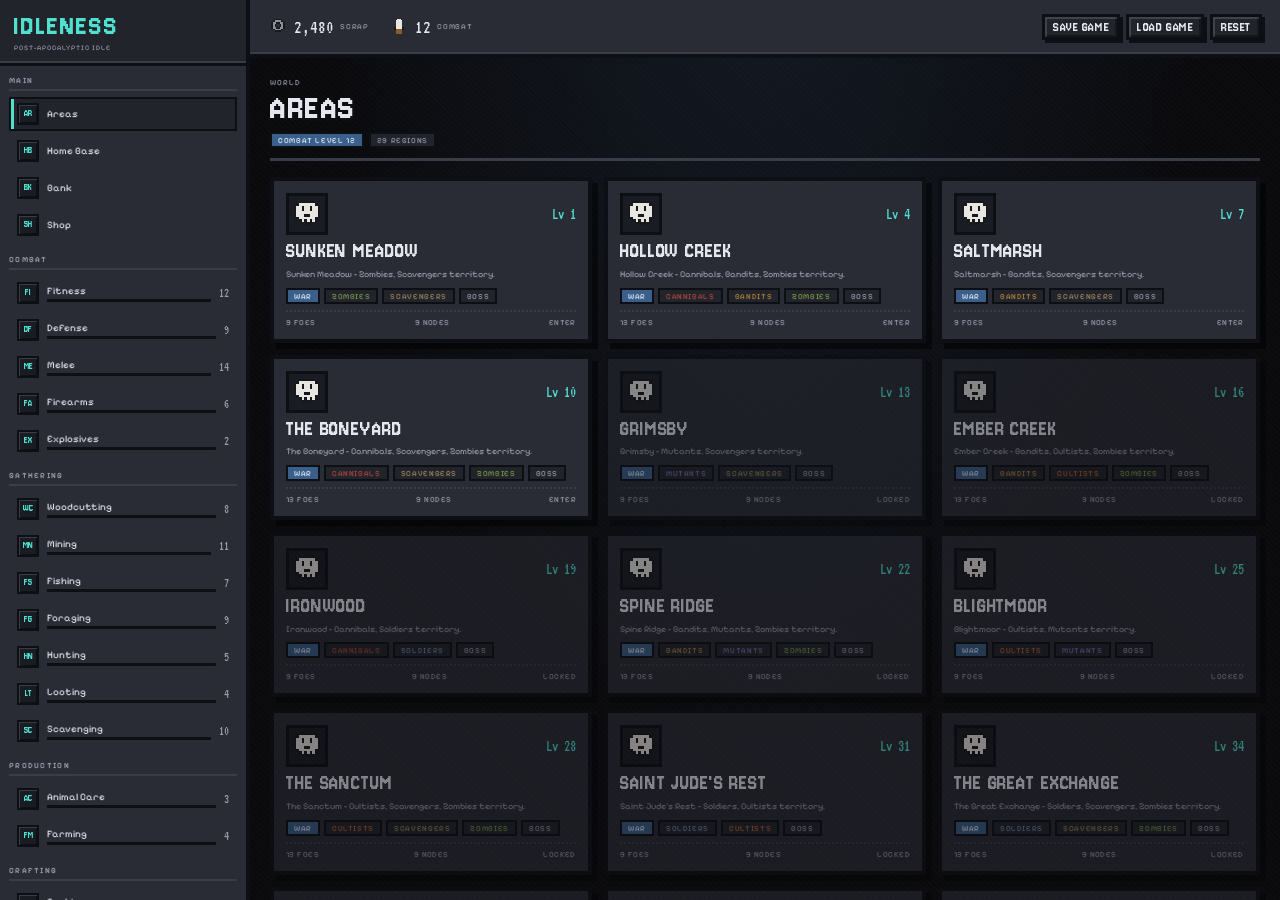
==== index.html @ 0f0b409c "Build playable game: auto combat, offline progress, queues, full map content" ====
﻿<!DOCTYPE html>
<html lang="en" data-theme="night-market">
<head>
  <meta charset="utf-8" />
  <meta name="viewport" content="width=device-width, initial-scale=1.0" />
  <title>Idleness - UI Prototype</title>
  <link rel="icon" href="data:," />
  <link rel="preconnect" href="https://fonts.googleapis.com" />
  <link rel="preconnect" href="https://fonts.gstatic.com" crossorigin />
  <link
    href="https://fonts.googleapis.com/css2?family=Jersey+10&family=Pixelify+Sans:wght@400;500;600;700&family=VT323&display=swap"
    rel="stylesheet"
  />
  <link rel="stylesheet" href="./design/themes/night-market.css" />
  <link rel="stylesheet" href="./src/ui/styles.css" />
</head>
<body>
  <div id="app"></div>
  <script type="module" src="./src/app/main.js"></script>
</body>
</html>
---- design/themes/night-market.css ----
﻿/* ============================================================
   Idleness - Night Market theme tokens
   Selected: 2026-10-26 - title: Steel Blue (#3a5f8a)
   Usage: <html data-theme="night-market"> or class="theme-night-market"
   Rules: 4px panel frames, 3px controls, 2px slots, hard shadows.
   ============================================================ */

:root[data-theme="night-market"],
.theme-night-market {
  /* ---------- Chrome ---------- */
  --frame: #0e0f14;
  --frame-soft: #3a3d48;
  --frame-deep: #08090c;

  /* ---------- Surfaces ---------- */
  --panel: #2a2c35;
  --panel-2: #22242c;
  --slot: #1a1c23;
  --slot-light: #3a3d48;
  --slot-dark: #0f1014;

  /* ---------- Title (Steel Blue) ---------- */
  --title: #3a5f8a;
  --title-text: #eaf2ff;

  /* ---------- Text / interaction ---------- */
  --text: #e6e6ef;
  --muted: #9a9cae;

  --accent: #4fe0d0;
  --accent-2: #7ff0e4;
  --accent-text: #06201d;

  --success: #6fae7b;
  --danger: #d95f4a;
  --info: #7fa0b8;
  --warning: #e0a458;

  --hp: var(--success);
  --xp: var(--accent);
  --focus: var(--accent-2);
  --shadow: #000000;
  --overlay: rgba(0, 0, 0, 0.66);

  /* ---------- Scene ---------- */
  --scene-sky: #0c0d12;
  --scene-building: #12141a;
  --scene-building-2: #171922;
  --scene-window: #7fa8d8;
  --scene-road: #08090c;
  --scene-line: #d8d8e0;
  --scene-pole: #08090c;
  --scene-glow: #4fe0d0;
  --scene-fence: #5a5d70;

  /* ---------- Rarity ---------- */
  --rarity-junk: #6f737c;
  --rarity-common: #c9ccd2;
  --rarity-rare: #5b93c9;
  --rarity-epic: #d8a93f;
  --rarity-guaranteed: #4fae9e;

  /* ---------- Factions ---------- */
  --faction-zombies: #7f9c4a;
  --faction-cannibals: #b5473c;
  --faction-bandits: #b8863b;
  --faction-soldiers: #6f8fae;
  --faction-cultists: #c2652f;
  --faction-mutants: #8a6fb0;
  --faction-scavengers: #a08a5a;
  --faction-directorate: #c9a227;

  /* ---------- Typography ---------- */
  --font-display: "Jersey 10", "Silkscreen", monospace;
  --font-ui: "Pixelify Sans", "Segoe UI", sans-serif;
  --font-mono: "VT323", Consolas, monospace;

  --text-xs: 10px;
  --text-sm: 12px;
  --text-md: 14px;
  --text-lg: 18px;
  --text-xl: 26px;
  --text-2xl: 34px;

  /* ---------- Spacing / shape ---------- */
  --space-1: 4px;
  --space-2: 8px;
  --space-3: 12px;
  --space-4: 16px;
  --space-5: 24px;
  --space-6: 32px;

  --frame-width: 4px;
  --control-width: 3px;
  --slot-width: 2px;
  --radius: 0;

  --shadow-panel: 7px 7px 0 rgba(0, 0, 0, 0.55);
  --shadow-control: 3px 3px 0 var(--frame);
}
---- src/ui/styles.css ----
﻿/* ============================================================
   Idleness UI prototype
   Layout: old shell/sidebar/pages
   Theme: Night Market - Steel Blue tokens
   ============================================================ */

* { box-sizing: border-box; }

html, body { height: 100%; }

body {
  margin: 0;
  min-width: 1180px;
  overflow: hidden;
  background: #07070a;
  color: var(--text);
  font-family: var(--font-ui);
  font-size: 11px;
  -webkit-font-smoothing: none;
  font-smooth: never;
}

button, select { font: inherit; }

/* ---------- Shell ---------- */
.game-shell { display: flex; height: 100vh; }

.sidebar {
  width: 250px;
  flex: 0 0 250px;
  display: flex;
  flex-direction: column;
  background: var(--panel);
  border-right: var(--frame-width) solid var(--frame);
  overflow-y: auto;
}

.sidebar::-webkit-scrollbar,
.content::-webkit-scrollbar,
.log::-webkit-scrollbar { width: 10px; }

.sidebar::-webkit-scrollbar-track,
.content::-webkit-scrollbar-track,
.log::-webkit-scrollbar-track { background: var(--frame-deep); }

.sidebar::-webkit-scrollbar-thumb,
.content::-webkit-scrollbar-thumb,
.log::-webkit-scrollbar-thumb { background: var(--frame-soft); border: 2px solid var(--frame-deep); }

.logo {
  padding: 13px 14px 11px;
  background: var(--panel-2);
  border-bottom: var(--control-width) solid var(--frame);
  box-shadow: inset 0 -2px 0 var(--frame-soft);
}

.logo h1 {
  margin: 0;
  font-family: var(--font-display);
  font-size: 30px;
  font-weight: 400;
  line-height: 0.9;
  letter-spacing: 0.06em;
  color: var(--accent);
  text-transform: uppercase;
}

.logo span {
  display: block;
  margin-top: 4px;
  font-size: 7px;
  letter-spacing: 0.14em;
  text-transform: uppercase;
  color: var(--muted);
}

.nav-group { padding: 10px 9px 0; }

.nav-group h3 {
  margin: 0 0 6px;
  padding-bottom: 4px;
  border-bottom: 2px solid var(--frame-soft);
  font-size: 8px;
  font-weight: 600;
  letter-spacing: 0.16em;
  text-transform: uppercase;
  color: var(--muted);
}

.nav-item {
  width: 100%;
  display: flex;
  align-items: center;
  gap: 8px;
  margin-bottom: 3px;
  padding: 4px 6px;
  border: 2px solid transparent;
  background: transparent;
  color: var(--text);
  font-size: 10px;
  text-align: left;
  cursor: pointer;
}

.nav-item:hover { background: var(--panel-2); }

.nav-item.active {
  background: var(--panel-2);
  border-color: var(--frame);
  box-shadow: inset 3px 0 0 var(--accent);
}

.nav-icon {
  width: 22px;
  height: 22px;
  flex: 0 0 22px;
  display: grid;
  place-items: center;
  background: var(--slot);
  border: 2px solid var(--frame);
  box-shadow: inset 1px 1px 0 var(--slot-light), inset -1px -1px 0 var(--slot-dark);
  font-family: var(--font-display);
  font-size: 10px;
  line-height: 1;
  color: var(--accent);
}

.nav-label {
  flex: 1;
  min-width: 0;
  display: grid;
  gap: 2px;
}

.nav-xp {
  display: block;
  height: 3px;
  background: var(--slot-dark);
  border: 1px solid var(--frame);
}

.nav-xp i {
  display: block;
  height: 100%;
  background: var(--title);
}

.nav-level {
  font-family: var(--font-mono);
  font-size: 13px;
  line-height: 1;
  color: var(--muted);
}

/* ---------- Main ---------- */
.main { flex: 1; min-width: 0; display: flex; flex-direction: column; }

.top-bar {
  flex: 0 0 58px;
  display: flex;
  align-items: center;
  justify-content: space-between;
  gap: 16px;
  padding: 0 18px;
  background: var(--panel);
  border-bottom: var(--frame-width) solid var(--frame);
  box-shadow: inset 0 -2px 0 var(--frame-soft);
}

.currency-row { display: flex; align-items: center; gap: 20px; }

.currency {
  display: flex;
  align-items: center;
  gap: 6px;
  font-family: var(--font-mono);
  font-size: 19px;
  line-height: 1;
}

.currency svg { width: 20px; height: 20px; shape-rendering: crispEdges; }

.currency .label {
  font-family: var(--font-ui);
  font-size: 8px;
  letter-spacing: 0.1em;
  text-transform: uppercase;
  color: var(--muted);
}

.top-actions { display: flex; gap: 6px; }

.content {
  flex: 1;
  overflow-y: auto;
  padding: 20px;
  background-color: #0a0a0d;
  background-image:
    radial-gradient(ellipse at 50% -20%, rgba(58, 95, 138, 0.18), transparent 60%),
    repeating-linear-gradient(45deg, rgba(255, 255, 255, 0.012) 0 2px, transparent 2px 4px);
}

/* ---------- Controls ---------- */
.btn {
  border: var(--control-width) solid var(--frame);
  background: var(--panel-2);
  color: var(--text);
  font-family: var(--font-display);
  font-size: 16px;
  line-height: 1;
  letter-spacing: 0.04em;
  text-transform: uppercase;
  padding: 5px 10px 3px;
  cursor: pointer;
  box-shadow:
    inset 2px 2px 0 rgba(255, 255, 255, 0.14),
    inset -2px -2px 0 rgba(0, 0, 0, 0.35),
    var(--shadow-control);
}

.btn:hover { background: var(--frame-soft); }
.btn:active { transform: translate(2px, 2px); box-shadow: inset 2px 2px 0 rgba(255, 255, 255, 0.14), inset -2px -2px 0 rgba(0, 0, 0, 0.35), 1px 1px 0 var(--frame); }
.btn:disabled { opacity: 0.45; cursor: not-allowed; transform: none; }

.btn.primary { background: var(--accent); color: var(--accent-text); }
.btn.primary:hover { background: var(--accent-2); }
.btn.danger { background: var(--danger); color: #1d0907; }
.btn.small { font-size: 14px; padding: 4px 8px 2px; }
.btn.full { width: 100%; }

/* ---------- Page header ---------- */
.page-head {
  display: flex;
  align-items: flex-end;
  justify-content: space-between;
  gap: 16px;
  margin-bottom: 16px;
  padding-bottom: 10px;
  border-bottom: 3px solid var(--frame-soft);
}

.breadcrumb {
  margin-bottom: 4px;
  font-size: 8px;
  letter-spacing: 0.14em;
  text-transform: uppercase;
  color: var(--muted);
}

.page-head h1 {
  margin: 0;
  font-family: var(--font-display);
  font-size: 38px;
  font-weight: 400;
  line-height: 0.9;
  letter-spacing: 0.04em;
  text-transform: uppercase;
  color: var(--text);
  text-shadow: 3px 3px 0 var(--frame);
}

.page-tags { display: flex; flex-wrap: wrap; gap: 5px; margin-top: 7px; }

.tag {
  display: inline-flex;
  align-items: center;
  padding: 2px 6px 1px;
  border: 2px solid var(--frame);
  background: var(--panel-2);
  font-size: 8px;
  letter-spacing: 0.08em;
  text-transform: uppercase;
  color: var(--muted);
}

.tag.war { background: var(--title); color: var(--title-text); border-color: var(--frame); }

/* ---------- Panels ---------- */
.panel {
  background: var(--panel);
  border: var(--frame-width) solid var(--frame);
  box-shadow: 6px 6px 0 rgba(0, 0, 0, 0.5);
}

.panel-title {
  display: flex;
  align-items: center;
  justify-content: space-between;
  gap: 8px;
  padding: 5px 8px 4px;
  background: var(--title);
  color: var(--title-text);
  border-bottom: var(--control-width) solid var(--frame);
  font-family: var(--font-display);
  font-size: 20px;
  line-height: 1;
  letter-spacing: 0.05em;
  text-transform: uppercase;
}

.panel-title .meta {
  font-family: var(--font-ui);
  font-size: 8px;
  letter-spacing: 0.08em;
  text-transform: uppercase;
  opacity: 0.72;
}

.panel-body { padding: 12px; }

.panel-subtitle {
  margin-top: 8px;
  padding-top: 8px;
  border-top: 2px dotted var(--frame-soft);
  font-size: 9px;
  line-height: 1.5;
  color: var(--muted);
}

.faction-desc {
  margin-bottom: 10px;
  padding-bottom: 8px;
  border-bottom: 2px dotted var(--frame-soft);
  font-size: 9px;
  line-height: 1.5;
  color: var(--muted);
}

/* ---------- Combat ---------- */
.combat-layout {
  display: grid;
  grid-template-columns: minmax(0, 1fr) 300px;
  gap: 20px;
  align-items: start;
}

.left-stack, .right-stack {
  display: flex;
  flex-direction: column;
  gap: 18px;
  min-width: 0;
}

.duel { display: grid; grid-template-columns: 1fr 1fr; gap: 12px; }

.fighter {
  background: var(--panel-2);
  border: var(--control-width) solid var(--frame);
  padding: 9px;
  box-shadow: inset 2px 2px 0 var(--slot-light), inset -2px -2px 0 var(--slot-dark);
}

.fighter.enemy { box-shadow: inset 2px 2px 0 rgba(180, 71, 60, 0.25), inset -2px -2px 0 var(--slot-dark); }

.fighter-head { display: flex; align-items: center; gap: 9px; margin-bottom: 8px; }

.portrait {
  width: 46px;
  height: 46px;
  flex: 0 0 46px;
  display: grid;
  place-items: center;
  background: var(--slot);
  border: 3px solid var(--frame);
  box-shadow: inset 2px 2px 0 var(--slot-light), inset -2px -2px 0 var(--slot-dark);
}

.portrait svg { width: 36px; height: 36px; shape-rendering: crispEdges; }

.fighter-name {
  font-family: var(--font-display);
  font-size: 21px;
  line-height: 0.95;
  letter-spacing: 0.04em;
  text-transform: uppercase;
}

.fighter-meta {
  margin-top: 3px;
  font-size: 8px;
  letter-spacing: 0.08em;
  text-transform: uppercase;
  color: var(--muted);
}

.hp-bar {
  position: relative;
  height: 15px;
  margin: 7px 0 3px;
  border: 3px solid var(--frame);
  background: var(--slot-dark);
  overflow: hidden;
}

.hp-bar i { display: block; height: 100%; background: var(--hp); position: relative; }
.hp-bar.enemy i { background: var(--danger); }

.hp-bar i::after {
  content: "";
  position: absolute;
  inset: 0;
  background: repeating-linear-gradient(90deg, transparent 0 9px, var(--panel-2) 9px 11px);
}

.hp-text {
  display: flex;
  justify-content: space-between;
  font-family: var(--font-mono);
  font-size: 15px;
  line-height: 1;
  color: var(--muted);
}

.stat-grid { display: grid; grid-template-columns: 1fr 1fr; gap: 2px 12px; margin-top: 7px; }

.stat {
  display: flex;
  align-items: baseline;
  justify-content: space-between;
  gap: 6px;
  padding-bottom: 2px;
  border-bottom: 1px dotted var(--frame-soft);
  font-size: 8px;
  letter-spacing: 0.06em;
  text-transform: uppercase;
  color: var(--muted);
}

.stat b { font-family: var(--font-mono); font-size: 14px; font-weight: 400; color: var(--text); }

.section-h {
  display: flex;
  align-items: center;
  justify-content: space-between;
  gap: 8px;
  margin: 13px 0 6px;
  padding-bottom: 4px;
  border-bottom: 2px solid var(--frame-soft);
  font-size: 8px;
  letter-spacing: 0.12em;
  text-transform: uppercase;
  color: var(--muted);
}

.enemy-row, .dungeon-row {
  display: grid;
  grid-template-columns: 30px 1fr 92px auto;
  gap: 8px;
  align-items: center;
  margin-bottom: 4px;
  padding: 5px 6px;
  background: var(--panel-2);
  border: 2px solid var(--frame);
  box-shadow: inset 1px 1px 0 var(--slot-light);
}

.row-icon {
  width: 27px;
  height: 27px;
  display: grid;
  place-items: center;
  background: var(--slot);
  border: 2px solid var(--frame);
}

.row-icon svg { width: 21px; height: 21px; shape-rendering: crispEdges; }

.row-name { font-size: 9px; letter-spacing: 0.04em; text-transform: uppercase; }
.row-name small { display: block; margin-top: 1px; font-size: 7px; color: var(--muted); letter-spacing: 0.06em; }

.mini-hp { height: 8px; border: 2px solid var(--frame); background: var(--slot-dark); overflow: hidden; }
.mini-hp i { display: block; height: 100%; background: var(--danger); }

.row-btn { font-size: 13px; padding: 3px 7px 1px; box-shadow: 2px 2px 0 var(--frame); }

.inline-action { margin-bottom: 10px; padding: 8px; background: var(--panel-2); border: 2px solid var(--frame); }

.gathering-grid { display: grid; grid-template-columns: repeat(auto-fill, minmax(185px, 1fr)); gap: 8px; }

.gather-card {
  display: grid;
  gap: 6px;
  padding: 8px;
  background: var(--panel-2);
  border: var(--control-width) solid var(--frame);
  box-shadow: inset 2px 2px 0 var(--slot-light), inset -2px -2px 0 var(--slot-dark);
}

.gather-head { display: flex; align-items: center; gap: 8px; }

.gather-icon {
  width: 36px;
  height: 36px;
  flex: 0 0 36px;
  display: grid;
  place-items: center;
  background: var(--slot);
  border: 2px solid var(--frame);
}

.gather-icon svg { width: 28px; height: 28px; shape-rendering: crispEdges; }

.gather-name { font-family: var(--font-display); font-size: 16px; line-height: 0.95; letter-spacing: 0.03em; text-transform: uppercase; }
.gather-meta { margin-top: 2px; font-size: 7px; letter-spacing: 0.06em; text-transform: uppercase; color: var(--muted); }
.gather-card .btn { width: 100%; font-size: 13px; padding: 3px 6px 1px; }

.equipment-grid { display: grid; grid-template-columns: repeat(4, 1fr); gap: 6px; }

.equip-slot {
  position: relative;
  aspect-ratio: 1 / 1;
  display: grid;
  place-items: center;
  background: var(--slot);
  border: 2px solid var(--frame);
  box-shadow: inset 2px 2px 0 var(--slot-light), inset -2px -2px 0 var(--slot-dark);
  cursor: pointer;
}

.equip-slot svg { width: 68%; height: 68%; shape-rendering: crispEdges; }

.equip-slot span {
  position: absolute;
  bottom: 1px;
  left: 0;
  right: 0;
  text-align: center;
  font-size: 6px;
  letter-spacing: 0.05em;
  text-transform: uppercase;
  color: var(--muted);
  text-shadow: 1px 1px 0 var(--frame);
}

.equip-stats { display: grid; grid-template-columns: 1fr 1fr; gap: 3px 12px; margin-top: 9px; }

.quick-actions { display: grid; gap: 6px; }

.qa-select {
  width: 100%;
  padding: 5px 6px;
  background: var(--slot);
  color: var(--text);
  border: var(--control-width) solid var(--frame);
  font-size: 9px;
  letter-spacing: 0.04em;
  text-transform: uppercase;
  outline: none;
}

.qa-label { margin-top: 2px; font-size: 7px; letter-spacing: 0.1em; text-transform: uppercase; color: var(--muted); }

.log {
  display: grid;
  gap: 2px;
  max-height: 132px;
  overflow-y: auto;
  padding-right: 4px;
  font-family: var(--font-mono);
  font-size: 14px;
  line-height: 1.15;
  color: var(--muted);
}

.log-line { white-space: nowrap; overflow: hidden; text-overflow: ellipsis; }
.log-line .good { color: var(--success); }
.log-line .bad { color: var(--danger); }
.log-line .loot { color: var(--rarity-epic); }

/* ---------- Areas ---------- */
.areas-grid {
  display: grid;
  grid-template-columns: repeat(auto-fill, minmax(270px, 1fr));
  gap: 12px;
}

.area-card {
  display: grid;
  gap: 6px;
  padding: 12px;
  background: var(--panel);
  color: var(--text);
  border: var(--frame-width) solid var(--frame);
  box-shadow: 6px 6px 0 rgba(0, 0, 0, 0.5);
  text-align: left;
  cursor: pointer;
}

.area-card:hover { border-color: var(--accent); }
.area-card:disabled { opacity: 0.55; cursor: not-allowed; }

.area-top { display: flex; align-items: center; justify-content: space-between; }

.area-icon {
  width: 42px;
  height: 42px;
  display: grid;
  place-items: center;
  background: var(--slot);
  border: 3px solid var(--frame);
}

.area-icon svg { width: 32px; height: 32px; shape-rendering: crispEdges; }

.area-level { font-family: var(--font-mono); font-size: 16px; color: var(--accent); }

.area-name {
  font-family: var(--font-display);
  font-size: 22px;
  line-height: 0.95;
  letter-spacing: 0.04em;
  text-transform: uppercase;
}

.area-desc { font-size: 9px; line-height: 1.5; color: var(--muted); }

.area-tags { display: flex; flex-wrap: wrap; gap: 4px; }

.area-meta {
  display: flex;
  justify-content: space-between;
  gap: 8px;
  padding-top: 6px;
  border-top: 2px dotted var(--frame-soft);
  font-size: 8px;
  letter-spacing: 0.06em;
  text-transform: uppercase;
  color: var(--muted);
}

/* ---------- Bank ---------- */
.bank-grid {
  display: grid;
  grid-template-columns: repeat(auto-fill, 62px);
  gap: 6px;
}

.bank-slot {
  position: relative;
  width: 62px;
  height: 62px;
  display: grid;
  place-items: center;
  background: var(--slot);
  border: 2px solid var(--frame);
  box-shadow: inset 2px 2px 0 var(--slot-light), inset -2px -2px 0 var(--slot-dark);
  cursor: pointer;
  padding: 0;
}

.bank-slot svg { width: 36px; height: 36px; shape-rendering: crispEdges; }
.bank-slot.empty { cursor: default; opacity: 0.45; }

.bank-slot .qty {
  position: absolute;
  right: 2px;
  bottom: 1px;
  font-family: var(--font-mono);
  font-size: 13px;
  line-height: 1;
  color: var(--text);
  text-shadow: 1px 1px 0 var(--frame);
}

.bank-slot .slot-name {
  position: absolute;
  left: 1px;
  right: 1px;
  top: 1px;
  font-size: 5px;
  line-height: 1;
  text-align: center;
  text-transform: uppercase;
  color: var(--muted);
  overflow: hidden;
  white-space: nowrap;
  text-overflow: ellipsis;
}

.bank-slot.rarity-rare { border-color: var(--rarity-rare); }
.bank-slot.rarity-epic { border-color: var(--rarity-epic); }
.bank-slot.rarity-junk { border-color: var(--rarity-junk); }

/* ---------- Shop ---------- */
.tab-row { display: flex; gap: 4px; margin-bottom: 12px; }

.tab {
  padding: 6px 14px;
  border: var(--control-width) solid var(--frame);
  background: var(--panel-2);
  color: var(--muted);
  font-family: var(--font-display);
  font-size: 16px;
  letter-spacing: 0.05em;
  text-transform: uppercase;
  cursor: pointer;
  box-shadow: 2px 2px 0 var(--frame);
}

.tab.active { background: var(--title); color: var(--title-text); }
.tab:hover { background: var(--frame-soft); }

.shop-grid { display: grid; grid-template-columns: repeat(auto-fill, minmax(300px, 1fr)); gap: 12px; }

.shop-card {
  display: grid;
  gap: 8px;
  padding: 10px;
  background: var(--panel);
  border: var(--frame-width) solid var(--frame);
  box-shadow: 5px 5px 0 rgba(0, 0, 0, 0.5);
}

.shop-head { display: flex; align-items: center; gap: 9px; }

.shop-icon {
  width: 44px;
  height: 44px;
  display: grid;
  place-items: center;
  background: var(--slot);
  border: 3px solid var(--frame);
}

.shop-icon svg { width: 34px; height: 34px; shape-rendering: crispEdges; }

.shop-name { font-family: var(--font-display); font-size: 19px; line-height: 0.95; text-transform: uppercase; }
.shop-meta { font-size: 8px; color: var(--muted); letter-spacing: 0.06em; text-transform: uppercase; }
.shop-desc { min-height: 28px; font-size: 9px; line-height: 1.5; color: var(--muted); }

.shop-foot {
  display: flex;
  align-items: center;
  justify-content: space-between;
  gap: 8px;
  padding-top: 6px;
  border-top: 2px dotted var(--frame-soft);
}

.cost { display: flex; align-items: center; gap: 5px; font-family: var(--font-mono); font-size: 17px; color: var(--accent); }
.cost svg { width: 18px; height: 18px; }

/* ---------- Skills ---------- */
.action-bar { margin-bottom: 14px; }

.action-line { display: flex; justify-content: space-between; gap: 10px; align-items: baseline; }
.action-name { font-family: var(--font-display); font-size: 20px; text-transform: uppercase; }
.action-meta { font-size: 8px; color: var(--muted); text-transform: uppercase; letter-spacing: 0.06em; }

.progress {
  position: relative;
  height: 14px;
  margin: 7px 0;
  border: 3px solid var(--frame);
  background: var(--slot-dark);
  overflow: hidden;
}

.progress i { display: block; height: 100%; background: var(--accent); }
.progress.xp i { background: var(--title); }

.action-actions { display: flex; gap: 6px; }

.xp-row { display: flex; justify-content: space-between; font-size: 9px; text-transform: uppercase; letter-spacing: 0.06em; color: var(--muted); }

.list { display: grid; gap: 6px; margin-top: 10px; }

.list-row {
  display: grid;
  grid-template-columns: 38px 1fr auto;
  gap: 9px;
  align-items: center;
  padding: 7px;
  background: var(--panel-2);
  border: 2px solid var(--frame);
  box-shadow: inset 1px 1px 0 var(--slot-light);
}

.row-main { min-width: 0; }
.row-title { font-size: 10px; letter-spacing: 0.04em; text-transform: uppercase; }
.row-sub { margin-top: 1px; font-size: 7px; color: var(--muted); letter-spacing: 0.05em; text-transform: uppercase; }
.row-drops { display: flex; flex-wrap: wrap; align-items: center; gap: 4px; margin-top: 4px; }

.drop-chip, .input-chip {
  display: inline-flex;
  align-items: center;
  gap: 3px;
  padding: 1px 4px;
  border: 1px solid var(--frame-soft);
  background: var(--slot);
  font-size: 7px;
  color: var(--muted);
  text-transform: uppercase;
  letter-spacing: 0.04em;
}

.drop-chip svg, .input-chip svg { width: 12px; height: 12px; }
.arrow { color: var(--accent); font-family: var(--font-mono); font-size: 14px; }

.skill-empty { display: grid; justify-items: center; gap: 10px; padding: 24px; text-align: center; color: var(--muted); }
.skill-icon { width: 58px; height: 58px; display: grid; place-items: center; background: var(--slot); border: 3px solid var(--frame); }
.skill-icon svg { width: 44px; height: 44px; }
.perk-row { display: flex; flex-wrap: wrap; gap: 5px; justify-content: center; }

.empty-line { padding: 12px; border: 2px dashed var(--frame-soft); color: var(--muted); font-size: 9px; text-transform: uppercase; letter-spacing: 0.06em; text-align: center; }

/* ---------- Home base ---------- */
.hud-row { display: flex; flex-wrap: wrap; gap: 8px; margin-bottom: 14px; }

.hud-badge {
  display: flex;
  align-items: center;
  gap: 6px;
  padding: 5px 8px;
  background: var(--panel-2);
  border: 2px solid var(--frame);
  font-size: 8px;
  letter-spacing: 0.06em;
  text-transform: uppercase;
  color: var(--muted);
}

.hud-badge svg { width: 18px; height: 18px; }
.hud-badge b { color: var(--text); font-family: var(--font-mono); font-size: 15px; font-weight: 400; }

.homebase-layout { display: grid; grid-template-columns: 190px minmax(0, 1fr); gap: 16px; align-items: start; }

.homebase-palette { display: grid; gap: 6px; }

.palette-card {
  display: flex;
  align-items: center;
  gap: 8px;
  padding: 6px;
  background: var(--panel-2);
  border: 2px solid var(--frame);
  color: var(--text);
  font-size: 9px;
  text-transform: uppercase;
  letter-spacing: 0.06em;
  cursor: pointer;
  text-align: left;
}

.palette-card.active { border-color: var(--accent); box-shadow: inset 3px 0 0 var(--accent); }

.palette-icon {
  width: 28px;
  height: 28px;
  display: grid;
  place-items: center;
  background: var(--slot);
  border: 2px solid var(--frame);
}

.palette-icon svg { width: 22px; height: 22px; }

.hint { font-size: 8px; color: var(--muted); line-height: 1.5; }

.homebase-map { display: grid; gap: 8px; }

.map-grid {
  display: grid;
  grid-template-columns: repeat(10, 1fr);
  gap: 3px;
  padding: 8px;
  background: var(--slot-dark);
  border: 3px solid var(--frame);
  width: fit-content;
}

.tile {
  width: 42px;
  height: 42px;
  border: 1px solid var(--frame-soft);
  background: var(--slot);
  cursor: pointer;
  padding: 0;
}

.tile.empty { background: #12151a; }
.tile.road { background: #3a3f48; }
.tile.building, .tile.house { background: var(--title); }
.tile.wall { background: var(--frame-soft); }
.tile.gate { background: var(--accent); }
.tile.farm { background: var(--success); }
.tile.workshop { background: var(--rarity-epic); }

.map-hint { font-size: 8px; color: var(--muted); text-transform: uppercase; letter-spacing: 0.06em; }

/* ---------- Toast ---------- */
.toast {
  position: fixed;
  right: 24px;
  bottom: 24px;
  display: flex;
  align-items: center;
  gap: 10px;
  padding: 9px 14px;
  background: var(--panel);
  border: var(--frame-width) solid var(--frame);
  border-left: 6px solid var(--accent);
  box-shadow: 6px 6px 0 rgba(0, 0, 0, 0.55);
  font-family: var(--font-display);
  font-size: 17px;
  letter-spacing: 0.04em;
  text-transform: uppercase;
  z-index: 10;
}

.toast.bad { border-left-color: var(--danger); }
.toast.good { border-left-color: var(--success); }

@media (max-height: 760px) {
  .content { padding: 14px; }
  .page-head h1 { font-size: 30px; }
}

/* ---------- Global action strip ---------- */
.global-action {
  display: flex;
  align-items: center;
  gap: 10px;
  padding: 6px 18px;
  background: var(--panel);
  border-bottom: 3px solid var(--frame);
}

.global-action-main {
  flex: 1;
  display: grid;
  gap: 3px;
  min-width: 0;
}

.global-action-label {
  font-family: var(--font-display);
  font-size: 16px;
  line-height: 1;
  text-transform: uppercase;
  letter-spacing: 0.04em;
}

.global-action .progress { height: 8px; margin: 0; }

.global-action-percent,
.global-action-queue {
  font-family: var(--font-mono);
  font-size: 15px;
  color: var(--accent);
  white-space: nowrap;
}

.global-action-queue { color: var(--muted); }

/* ---------- Tabs and combat chrome ---------- */
.tab-count {
  font-family: var(--font-mono);
  font-size: 13px;
  opacity: 0.7;
  margin-left: 3px;
}

.combat-controls {
  display: flex;
  flex-wrap: wrap;
  gap: 6px;
  margin-bottom: 10px;
}

.fighter-timer {
  margin-left: auto;
  font-family: var(--font-mono);
  font-size: 15px;
  color: var(--accent);
  white-space: nowrap;
}

.qa-row {
  display: flex;
  justify-content: space-between;
  gap: 8px;
  padding: 3px 0;
  border-bottom: 1px dotted var(--frame-soft);
  font-size: 9px;
  color: var(--muted);
  text-transform: uppercase;
  letter-spacing: 0.05em;
}

.qa-row span:last-child {
  font-family: var(--font-mono);
  font-size: 15px;
  color: var(--text);
}

.log-tall { max-height: 180px; }

/* ---------- Modals ---------- */
.modal-backdrop {
  position: fixed;
  inset: 0;
  z-index: 20;
  display: grid;
  place-items: center;
  background: rgba(0, 0, 0, 0.68);
}

.result-modal { width: min(430px, 90vw); }

.result-enemy {
  font-family: var(--font-display);
  font-size: 28px;
  line-height: 1;
  letter-spacing: 0.04em;
  text-transform: uppercase;
  color: var(--text);
}

.modal-list {
  display: grid;
  gap: 3px;
  max-height: 160px;
  overflow-y: auto;
  margin: 10px 0;
}

.modal-line {
  font-family: var(--font-mono);
  font-size: 16px;
  color: var(--muted);
}

.modal-line.muted { opacity: 0.7; }

.result-actions { display: flex; gap: 8px; }
/* ---------- Queue ---------- */
.queue-panel { margin-bottom: 14px; }

.queue-list { display: grid; gap: 4px; }

.queue-row {
  display: flex;
  justify-content: space-between;
  gap: 10px;
  padding: 5px 7px;
  background: var(--panel-2);
  border: 2px solid var(--frame);
  font-size: 9px;
  text-transform: uppercase;
  letter-spacing: 0.05em;
  color: var(--muted);
}

.queue-row span:first-child { color: var(--text); }
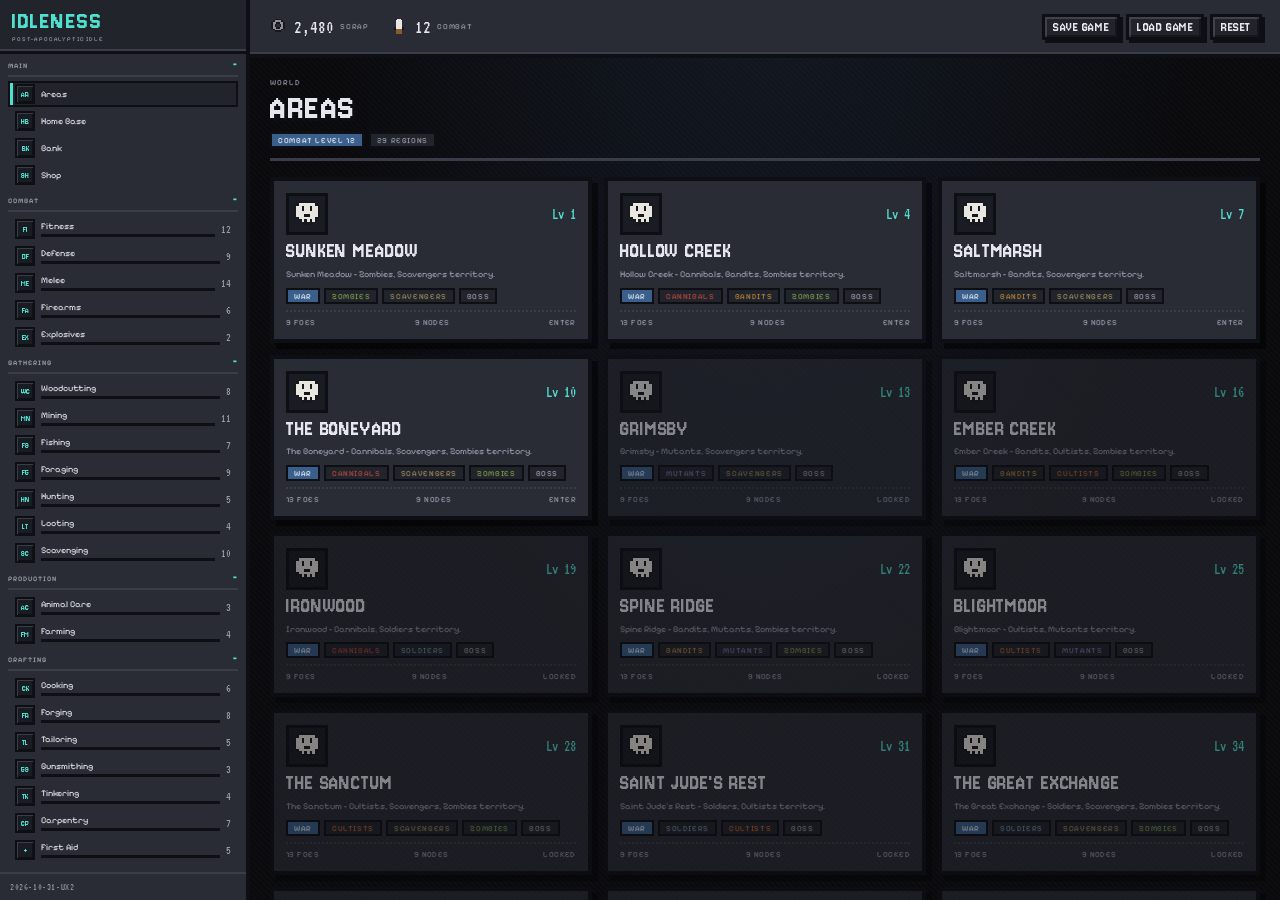
==== commit 532ff698: "Serve with no-cache headers and add UX2 build marker" ====
--- a/index.html
+++ b/index.html
@@ -3,7 +3,7 @@
 <head>
   <meta charset="utf-8" />
   <meta name="viewport" content="width=device-width, initial-scale=1.0" />
-  <title>Idleness - UI Prototype</title>
+  <title>Idleness - UX2 (2026-10-31)</title>
   <link rel="icon" href="data:," />
   <link rel="preconnect" href="https://fonts.googleapis.com" />
   <link rel="preconnect" href="https://fonts.gstatic.com" crossorigin />
--- a/src/ui/styles.css
+++ b/src/ui/styles.css
@@ -1053,3 +1053,115 @@
 }
 
 .queue-row span:first-child { color: var(--text); }
+
+/* ---------- Shop toolbar ---------- */
+.shop-toolbar {
+  display: flex;
+  align-items: center;
+  justify-content: space-between;
+  gap: 12px;
+  margin-bottom: 12px;
+}
+
+.segmented, .quantity {
+  display: flex;
+  align-items: center;
+  gap: 4px;
+}
+
+.quantity > span {
+  font-size: 8px;
+  letter-spacing: 0.08em;
+  text-transform: uppercase;
+  color: var(--muted);
+  margin-right: 2px;
+}
+
+/* ---------- Raids ---------- */
+.raid-row {
+  display: flex;
+  align-items: center;
+  justify-content: space-between;
+  gap: 12px;
+  margin-bottom: 14px;
+  padding: 8px 10px;
+  background: var(--panel-2);
+  border: 2px solid var(--frame);
+}
+
+.raid-status {
+  font-size: 9px;
+  color: var(--muted);
+  letter-spacing: 0.04em;
+  text-transform: uppercase;
+}
+
+/* ---------- Compact, collapsible sidebar ---------- */
+.sidebar {
+  scrollbar-width: thin;
+  scrollbar-color: var(--frame-soft) transparent;
+}
+
+.logo { padding: 10px 12px 8px; }
+.logo h1 { font-size: 26px; }
+.logo span { margin-top: 2px; font-size: 6px; }
+
+.nav-group { padding: 5px 8px 0; }
+
+.nav-heading {
+  width: 100%;
+  display: flex;
+  align-items: center;
+  justify-content: space-between;
+  gap: 8px;
+  margin: 0 0 4px;
+  padding: 0 0 3px;
+  background: transparent;
+  border: 0;
+  border-bottom: 2px solid var(--frame-soft);
+  color: var(--muted);
+  font-family: var(--font-ui);
+  font-size: 7px;
+  font-weight: 600;
+  letter-spacing: 0.14em;
+  text-transform: uppercase;
+  cursor: pointer;
+}
+
+.nav-heading:hover { color: var(--text); }
+
+.nav-caret {
+  font-family: var(--font-mono);
+  font-size: 13px;
+  line-height: 1;
+  color: var(--accent);
+}
+
+.nav-item {
+  padding: 1px 5px;
+  margin-bottom: 1px;
+  gap: 6px;
+  font-size: 9px;
+}
+
+.nav-icon {
+  width: 20px;
+  height: 20px;
+  flex: 0 0 20px;
+  font-size: 9px;
+}
+
+.nav-level { font-size: 12px; }
+
+.nav-group.collapsed .nav-item { display: none; }
+
+.build-tag {
+  margin-top: auto;
+  padding: 8px 10px;
+  border-top: 2px solid var(--frame-soft);
+  font-family: var(--font-mono);
+  font-size: 10px;
+  letter-spacing: 0.06em;
+  color: var(--muted);
+  text-transform: uppercase;
+}
